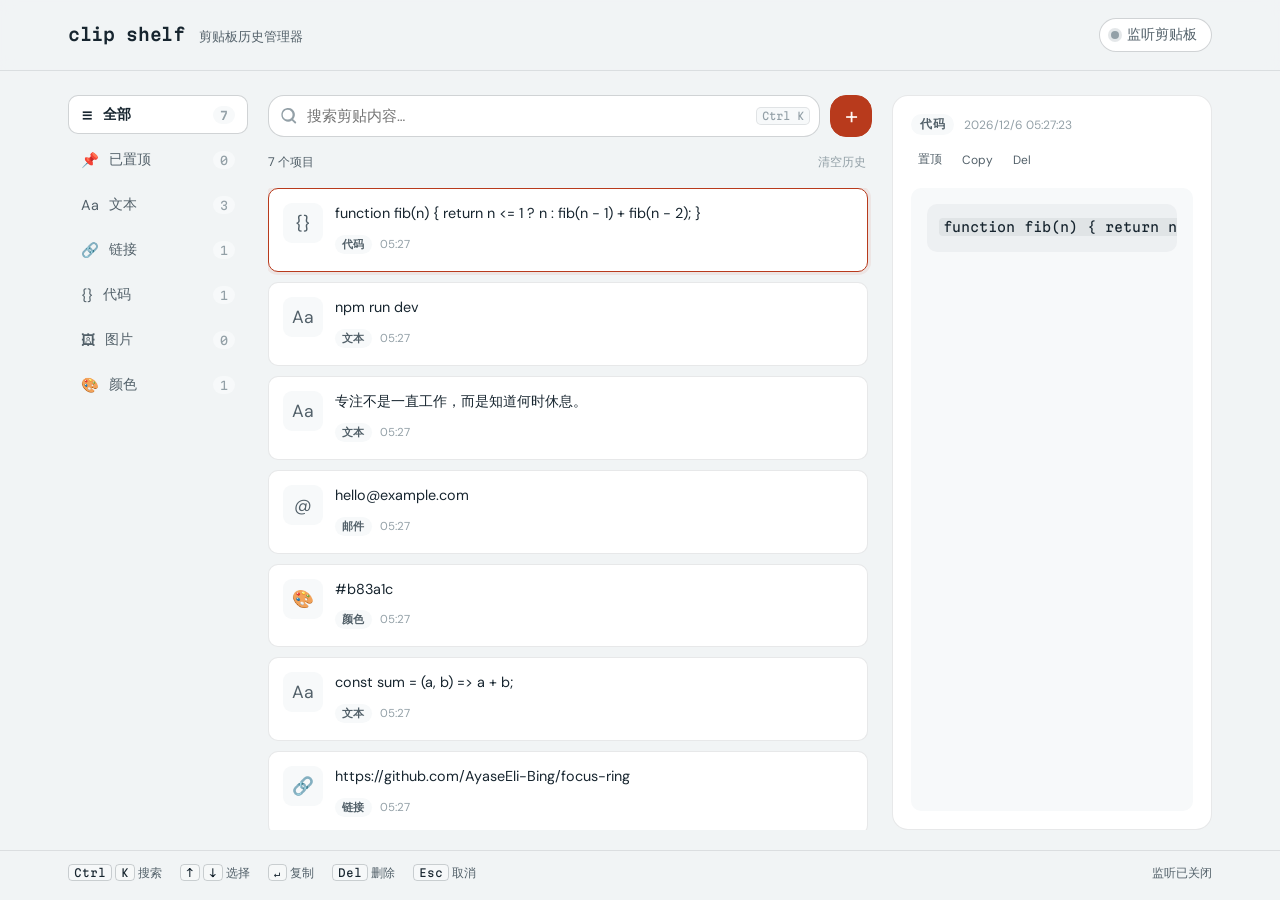
==== clipboard.html @ c4320877 "feat: 添加 clip shelf 剪贴板历史管理器" ====
<!doctype html>
<html lang="zh-CN">
<head>
  <meta charset="utf-8">
  <meta name="viewport" content="width=device-width, initial-scale=1">
  <title>clip shelf · 剪贴板历史</title>
  <meta name="description" content="一个简洁、漂亮的剪贴板历史管理器。监听、收藏、搜索并快速复制过去的剪贴内容。">
  <meta name="theme-color" content="#f1f4f5">
  <meta name="color-scheme" content="light">
  <link rel="icon" href="assets/favicon.svg" type="image/svg+xml">
  <link rel="preconnect" href="https://fonts.googleapis.com">
  <link rel="preconnect" href="https://fonts.gstatic.com" crossorigin>
  <link href="https://fonts.googleapis.com/css2?family=Martian+Mono:wght@400;500;600&family=DM+Sans:wght@400;500;700&display=swap" rel="stylesheet">
  <link rel="stylesheet" href="clipboard.css">
</head>
<body>
  <header class="topbar">
    <div class="topbar-inner">
      <div class="brand">
        <h1 class="wordmark">clip shelf</h1>
        <span class="tagline">剪贴板历史管理器</span>
      </div>
      <div class="topbar-actions">
        <button type="button" class="monitor-toggle" id="monitorBtn" aria-pressed="false" title="开启后将监听系统剪贴板的新内容">
          <span class="dot" id="monitorDot" aria-hidden="true"></span>
          <span id="monitorLabel">监听剪贴板</span>
        </button>
      </div>
    </div>
  </header>

  <main class="app">
    <aside class="sidebar" aria-label="分类">
      <nav class="categories" id="categoryList"></nav>
    </aside>

    <section class="list-panel" aria-label="剪贴列表">
      <div class="list-header">
        <div class="search-wrap">
          <svg class="search-icon" viewBox="0 0 20 20" aria-hidden="true"><path fill="currentColor" d="M8.5 3a5.5 5.5 0 1 0 0 11 5.5 5.5 0 0 0 0-11Zm-7 5.5a7.5 7.5 0 1 1 13.094 4.974l3.053 3.053a1 1 0 0 1-1.414 1.414l-3.053-3.053A7.5 7.5 0 0 1 1.5 8.5Z"/></svg>
          <input type="search" id="searchInput" placeholder="搜索剪贴内容…" autocomplete="off" aria-label="搜索剪贴内容">
          <kbd class="search-hint" id="searchHint">Ctrl K</kbd>
        </div>
        <button type="button" class="add-btn" id="addBtn" title="新建剪贴项">+</button>
      </div>

      <div class="filter-bar" id="filterBar"></div>

      <div class="list-toolbar">
        <span id="listMeta" class="list-meta">0 个项目</span>
        <button type="button" class="ghost" id="clearBtn" disabled>清空历史</button>
      </div>

      <div class="clip-list" id="clipList" role="list"></div>
    </section>

    <section class="preview-panel" aria-label="预览" id="previewPanel">
      <div class="preview-empty" id="previewEmpty">
        <p>选择一个项目查看详情</p>
        <p class="hint">或使用 Ctrl+V 粘贴新内容</p>
      </div>
      <div class="preview-body" id="previewBody" hidden>
        <div class="preview-head">
          <div class="preview-meta">
            <span class="chip" id="previewType">text</span>
            <span class="time" id="previewTime"></span>
          </div>
          <div class="preview-actions">
            <button type="button" class="icon-btn" id="previewPinBtn" title="置顶 / 取消置顶" aria-label="置顶">Pin</button>
            <button type="button" class="icon-btn" id="previewCopyBtn" title="复制">Copy</button>
            <button type="button" class="icon-btn danger" id="previewDelBtn" title="删除">Del</button>
          </div>
        </div>
        <div class="preview-content" id="previewContent"></div>
      </div>
    </section>
  </main>

  <dialog class="drawer" id="previewDrawer" aria-label="预览">
    <div class="drawer-handle"></div>
    <div class="drawer-content" id="drawerContent">
      <div class="drawer-head">
        <span class="chip" id="drawerType">text</span>
        <button type="button" class="icon-btn" id="drawerClose" aria-label="关闭">关闭</button>
      </div>
      <div class="drawer-body" id="drawerBody"></div>
      <div class="drawer-actions">
        <button type="button" class="secondary" id="drawerPin">置顶</button>
        <button type="button" class="primary" id="drawerCopy">复制</button>
        <button type="button" class="secondary danger" id="drawerDel">删除</button>
      </div>
    </div>
  </dialog>

  <div class="toast" id="toast" role="status" aria-live="polite"></div>

  <dialog class="modal" id="addModal" aria-labelledby="addModalTitle">
    <form method="dialog" class="modal-form">
      <h2 id="addModalTitle">添加剪贴</h2>
      <textarea id="addTextarea" rows="6" placeholder="在此粘贴或输入内容…" required></textarea>
      <div class="modal-actions">
        <button type="button" class="secondary" id="cancelAdd">取消</button>
        <button type="submit" class="primary" id="confirmAdd">添加</button>
      </div>
    </form>
  </dialog>

  <footer class="footer">
    <div class="footer-inner">
      <div class="hints">
        <span><kbd>Ctrl</kbd> <kbd>K</kbd> 搜索</span>
        <span><kbd>↑</kbd> <kbd>↓</kbd> 选择</span>
        <span><kbd>↵</kbd> 复制</span>
        <span><kbd>Del</kbd> 删除</span>
        <span><kbd>Esc</kbd> 取消</span>
      </div>
      <span class="monitor-status" id="monitorStatus">监听已关闭</span>
    </div>
  </footer>

  <script src="clipboard.js"></script>
</body>
</html>
---- clipboard.css ----
:root {
  --bg: #f1f4f5;
  --surface: #ffffff;
  --surface-2: #f7f9fa;
  --ink: #17252f;
  --ink-2: #526069;
  --ink-3: #93a0a7;
  --line: rgba(23, 37, 47, 0.10);
  --line-strong: rgba(23, 37, 47, 0.20);
  --accent: #b83a1c;
  --accent-ink: #fff6f2;
  --blue: #1e5c8b;
  --green: #2a6f4e;
  --purple: #5c3c8a;
  --amber: #9a5c12;
  --radius: 16px;
  --radius-sm: 10px;
  --shadow: 0 10px 28px rgba(23, 37, 47, 0.07);
  --shadow-sm: 0 2px 8px rgba(23, 37, 47, 0.06);
  --font-sans: "DM Sans", "PingFang SC", "Hiragino Sans GB", "Microsoft YaHei", system-ui, sans-serif;
  --font-mono: "Martian Mono", "SF Mono", "Menlo", monospace;
}

* {
  box-sizing: border-box;
}

html,
body {
  height: 100%;
}

body {
  margin: 0;
  min-height: 100vh;
  min-height: 100dvh;
  display: flex;
  flex-direction: column;
  background: var(--bg);
  color: var(--ink);
  font-family: var(--font-sans);
  -webkit-font-smoothing: antialiased;
  text-rendering: optimizeLegibility;
}

button,
input,
textarea {
  font-family: inherit;
}

button {
  cursor: pointer;
  -webkit-tap-highlight-color: transparent;
}

:focus-visible {
  outline: 2px solid var(--accent);
  outline-offset: 3px;
}

/* 顶栏 */
.topbar {
  border-bottom: 1px solid var(--line);
  background: rgba(241, 244, 245, 0.92);
  backdrop-filter: blur(8px);
  z-index: 10;
}

.topbar-inner {
  max-width: 1200px;
  margin: 0 auto;
  padding: 18px 28px;
  display: flex;
  align-items: center;
  justify-content: space-between;
  gap: 16px;
}

.brand {
  display: flex;
  align-items: baseline;
  gap: 14px;
  flex-wrap: wrap;
}

.wordmark {
  margin: 0;
  font-family: var(--font-mono);
  font-size: 1.05rem;
  font-weight: 600;
  letter-spacing: -0.02em;
}

.tagline {
  color: var(--ink-2);
  font-size: 0.82rem;
}

.monitor-toggle {
  appearance: none;
  display: inline-flex;
  align-items: center;
  gap: 8px;
  background: var(--surface);
  border: 1px solid var(--line-strong);
  border-radius: 999px;
  padding: 7px 14px 7px 11px;
  font-size: 0.85rem;
  color: var(--ink-2);
  transition: border-color 0.15s ease, color 0.15s ease, box-shadow 0.15s ease;
}

.monitor-toggle .dot {
  width: 8px;
  height: 8px;
  border-radius: 50%;
  background: var(--ink-3);
  box-shadow: 0 0 0 3px rgba(147, 160, 167, 0.25);
  transition: background 0.2s ease, box-shadow 0.2s ease;
}

.monitor-toggle[aria-pressed="true"] {
  border-color: var(--accent);
  color: var(--accent);
}

.monitor-toggle[aria-pressed="true"] .dot {
  background: var(--accent);
  box-shadow: 0 0 0 3px rgba(184, 58, 28, 0.18);
}

/* 主布局 */
.app {
  flex: 1;
  max-width: 1200px;
  width: 100%;
  margin: 0 auto;
  padding: 24px 28px 20px;
  display: grid;
  grid-template-columns: 180px 1fr 320px;
  gap: 20px;
  min-height: 0;
}

/* 侧边栏 */
.sidebar {
  display: flex;
  flex-direction: column;
  gap: 10px;
}

.categories {
  display: flex;
  flex-direction: column;
  gap: 6px;
}

.category {
  appearance: none;
  display: flex;
  align-items: center;
  justify-content: space-between;
  width: 100%;
  padding: 9px 12px;
  border-radius: var(--radius-sm);
  border: 1px solid transparent;
  background: transparent;
  color: var(--ink-2);
  font-size: 0.9rem;
  transition: background 0.12s ease, color 0.12s ease;
}

.category:hover {
  background: var(--surface);
  color: var(--ink);
}

.category[aria-pressed="true"] {
  background: var(--surface);
  border-color: var(--line-strong);
  color: var(--ink);
  font-weight: 600;
}

.category .label {
  display: flex;
  align-items: center;
  gap: 10px;
}

.category .count {
  font-family: var(--font-mono);
  font-size: 0.72rem;
  color: var(--ink-3);
  background: var(--surface-2);
  padding: 2px 7px;
  border-radius: 999px;
  min-width: 22px;
  text-align: center;
}

/* 列表面板 */
.list-panel {
  min-width: 0;
  display: flex;
  flex-direction: column;
  gap: 14px;
  min-height: 0;
}

.list-header {
  display: flex;
  gap: 10px;
  align-items: center;
}

.search-wrap {
  flex: 1;
  position: relative;
}

.search-wrap input {
  width: 100%;
  appearance: none;
  border: 1px solid var(--line-strong);
  background: var(--surface);
  border-radius: var(--radius);
  padding: 10px 14px 10px 38px;
  font-size: 0.92rem;
  color: var(--ink);
  transition: border-color 0.15s ease, box-shadow 0.15s ease;
}

.search-wrap input:focus {
  border-color: var(--accent);
  box-shadow: 0 0 0 4px rgba(184, 58, 28, 0.08);
}

.search-icon {
  position: absolute;
  left: 12px;
  top: 50%;
  transform: translateY(-50%);
  width: 18px;
  height: 18px;
  color: var(--ink-3);
  pointer-events: none;
}

.search-hint {
  position: absolute;
  right: 10px;
  top: 50%;
  transform: translateY(-50%);
  font-family: var(--font-mono);
  font-size: 0.65rem;
  color: var(--ink-3);
  border: 1px solid var(--line);
  border-radius: 5px;
  padding: 2px 5px;
  background: var(--surface-2);
  pointer-events: none;
}

.add-btn {
  flex: none;
  width: 42px;
  height: 42px;
  border: 1px solid var(--accent);
  background: var(--accent);
  color: var(--accent-ink);
  border-radius: var(--radius);
  font-size: 1.5rem;
  line-height: 1;
  transition: background 0.15s ease, transform 0.06s ease;
}

.add-btn:hover {
  background: #9c3117;
}

.add-btn:active {
  transform: translateY(1px);
}

.filter-bar {
  display: none;
}

.list-toolbar {
  display: flex;
  align-items: center;
  justify-content: space-between;
  gap: 10px;
  font-size: 0.78rem;
  color: var(--ink-2);
}

.list-meta {
  font-variant-numeric: tabular-nums;
}

.ghost {
  appearance: none;
  background: transparent;
  border: 0;
  padding: 3px 6px;
  color: var(--ink-3);
  font-size: 0.78rem;
  transition: color 0.12s ease;
}

.ghost:hover:not(:disabled) {
  color: var(--accent);
}

.ghost:disabled {
  opacity: 0.5;
  cursor: not-allowed;
}

/* 列表 */
.clip-list {
  flex: 1;
  overflow-y: auto;
  display: flex;
  flex-direction: column;
  gap: 10px;
  padding-right: 4px;
  min-height: 0;
}

.clip-card {
  display: flex;
  align-items: flex-start;
  gap: 12px;
  padding: 14px;
  border-radius: var(--radius-sm);
  border: 1px solid var(--line);
  background: var(--surface);
  cursor: pointer;
  transition: box-shadow 0.15s ease, border-color 0.15s ease, transform 0.08s ease;
}

.clip-card:hover {
  box-shadow: var(--shadow-sm);
  border-color: var(--line-strong);
}

.clip-card[aria-selected="true"] {
  border-color: var(--accent);
  box-shadow: 0 0 0 3px rgba(184, 58, 28, 0.08);
}

.clip-card .thumb {
  flex: none;
  width: 40px;
  height: 40px;
  border-radius: 9px;
  display: grid;
  place-items: center;
  background: var(--surface-2);
  color: var(--ink-2);
  font-size: 1.1rem;
  user-select: none;
}

.clip-card .body {
  flex: 1;
  min-width: 0;
}

.clip-card .preview {
  margin: 0;
  font-size: 0.9rem;
  line-height: 1.45;
  color: var(--ink);
  white-space: pre-wrap;
  word-break: break-word;
  display: -webkit-box;
  -webkit-line-clamp: 2;
  -webkit-box-orient: vertical;
  overflow: hidden;
}

.clip-card .meta {
  display: flex;
  align-items: center;
  gap: 8px;
  margin-top: 8px;
}

.clip-card .type-chip {
  font-size: 0.68rem;
  font-weight: 600;
  text-transform: uppercase;
  letter-spacing: 0.04em;
  padding: 2px 7px;
  border-radius: 999px;
  background: var(--surface-2);
  color: var(--ink-2);
}

.clip-card .when {
  font-size: 0.72rem;
  color: var(--ink-3);
  font-variant-numeric: tabular-nums;
}

.clip-card .pin {
  margin-left: auto;
  color: var(--amber);
  font-size: 0.8rem;
}

.clip-card .actions {
  display: flex;
  gap: 6px;
  opacity: 0;
  transform: translateY(2px);
  transition: opacity 0.15s ease, transform 0.15s ease;
}

@media (hover: none) {
  .clip-card .actions {
    opacity: 1;
    transform: translateY(0);
  }
}

.clip-card:hover .actions,
.clip-card:focus-within .actions {
  opacity: 1;
  transform: translateY(0);
}

.icon-btn {
  appearance: none;
  border: 0;
  background: transparent;
  color: var(--ink-2);
  font-size: 0.75rem;
  padding: 4px 7px;
  border-radius: 6px;
  transition: background 0.12s ease, color 0.12s ease;
}

.icon-btn:hover {
  background: var(--surface-2);
  color: var(--ink);
}

.icon-btn.danger:hover {
  color: var(--accent);
}

/* 预览面板 */
.preview-panel {
  background: var(--surface);
  border: 1px solid var(--line);
  border-radius: var(--radius);
  padding: 18px;
  display: flex;
  flex-direction: column;
  min-height: 0;
  overflow: hidden;
}

.preview-empty {
  margin: auto;
  text-align: center;
  color: var(--ink-2);
}

.preview-empty .hint {
  font-size: 0.8rem;
  color: var(--ink-3);
  margin-top: 6px;
}

.preview-body {
  display: flex;
  flex-direction: column;
  gap: 16px;
  height: 100%;
  min-height: 0;
}

.preview-head {
  display: flex;
  align-items: flex-start;
  justify-content: space-between;
  gap: 12px;
  flex-wrap: wrap;
}

.preview-meta {
  display: flex;
  align-items: center;
  gap: 10px;
  flex-wrap: wrap;
}

.chip {
  font-size: 0.72rem;
  font-weight: 700;
  text-transform: uppercase;
  letter-spacing: 0.05em;
  padding: 3px 9px;
  border-radius: 999px;
  background: var(--surface-2);
  color: var(--ink-2);
}

.time {
  font-size: 0.75rem;
  color: var(--ink-3);
}

.preview-actions {
  display: flex;
  gap: 6px;
}

.preview-content {
  flex: 1;
  overflow-y: auto;
  overflow-wrap: break-word;
  white-space: pre-wrap;
  font-size: 0.95rem;
  line-height: 1.55;
  color: var(--ink);
  background: var(--surface-2);
  border-radius: var(--radius-sm);
  padding: 16px;
  min-height: 120px;
}

.preview-content img {
  max-width: 100%;
  height: auto;
  border-radius: var(--radius-sm);
  border: 1px solid var(--line);
}

.preview-content a {
  color: var(--blue);
  word-break: break-all;
}

.preview-content code {
  font-family: var(--font-mono);
  font-size: 0.85em;
  background: rgba(23, 37, 47, 0.06);
  padding: 1px 4px;
  border-radius: 4px;
}

.preview-content pre {
  margin: 0;
  padding: 12px;
  border-radius: var(--radius-sm);
  background: rgba(23, 37, 47, 0.04);
  overflow-x: auto;
}

.color-block {
  width: 100%;
  height: 120px;
  border-radius: var(--radius-sm);
  border: 1px solid var(--line);
  box-shadow: inset 0 0 0 1px rgba(255,255,255,0.25);
}

/* Modal */
.modal {
  margin: auto;
  padding: 0;
  border: 0;
  border-radius: var(--radius);
  background: var(--surface);
  box-shadow: var(--shadow);
  width: min(560px, calc(100vw - 32px));
}

.modal::backdrop {
  background: rgba(23, 37, 47, 0.18);
  backdrop-filter: blur(2px);
}

.modal-form {
  padding: 24px;
  display: flex;
  flex-direction: column;
  gap: 16px;
}

.modal-form h2 {
  margin: 0;
  font-size: 1.1rem;
}

.modal-form textarea {
  width: 100%;
  resize: vertical;
  border: 1px solid var(--line-strong);
  border-radius: var(--radius-sm);
  padding: 12px;
  font-size: 0.92rem;
  color: var(--ink);
  background: var(--surface);
}

.modal-form textarea:focus {
  border-color: var(--accent);
  outline: none;
}

.modal-actions {
  display: flex;
  justify-content: flex-end;
  gap: 10px;
}

.primary,
.secondary {
  border-radius: var(--radius-sm);
  padding: 9px 18px;
  font-size: 0.9rem;
  transition: background 0.15s ease, border-color 0.15s ease, color 0.15s ease;
}

.primary {
  border: 1px solid var(--accent);
  background: var(--accent);
  color: var(--accent-ink);
  font-weight: 600;
}

.primary:hover {
  background: #9c3117;
  border-color: #9c3117;
}

.secondary {
  border: 1px solid var(--line-strong);
  background: transparent;
  color: var(--ink);
}

.secondary:hover {
  background: var(--surface-2);
}

/* Toast */
.toast {
  position: fixed;
  left: 50%;
  bottom: 84px;
  transform: translateX(-50%) translateY(12px);
  opacity: 0;
  pointer-events: none;
  background: var(--ink);
  color: var(--surface);
  padding: 10px 18px;
  border-radius: 999px;
  font-size: 0.85rem;
  box-shadow: var(--shadow);
  transition: opacity 0.25s ease, transform 0.25s ease;
  z-index: 20;
}

.toast.show {
  opacity: 1;
  transform: translateX(-50%) translateY(0);
}

/* 页脚 */
.footer {
  border-top: 1px solid var(--line);
  background: var(--bg);
}

.footer-inner {
  max-width: 1200px;
  margin: 0 auto;
  padding: 14px 28px 18px;
  display: flex;
  justify-content: space-between;
  align-items: center;
  gap: 16px;
  font-size: 0.75rem;
  color: var(--ink-2);
}

.hints {
  display: flex;
  gap: 18px;
  flex-wrap: wrap;
}

kbd {
  font-family: var(--font-mono);
  font-size: 0.68rem;
  border: 1px solid var(--line-strong);
  border-radius: 4px;
  padding: 1px 5px;
  color: var(--ink);
  background: rgba(255, 255, 255, 0.35);
}

.monitor-status {
  font-variant-numeric: tabular-nums;
}

/* 空状态 */
.empty-state {
  text-align: center;
  padding: 40px 20px;
  color: var(--ink-2);
}

.empty-state p {
  margin: 0;
}

.empty-state .hint {
  font-size: 0.8rem;
  color: var(--ink-3);
  margin-top: 6px;
}

/* 响应式 */
@media (max-width: 960px) {
  .app {
    grid-template-columns: 1fr 260px;
  }

  .sidebar {
    display: none;
  }

  .preview-panel {
    min-width: 0;
  }
}

@media (max-width: 760px) {
  .app {
    grid-template-columns: 1fr;
    grid-template-rows: auto 1fr auto;
    padding: 18px 20px 16px;
  }

  .topbar-inner {
    padding: 16px 20px;
  }

  .preview-panel {
    display: none;
  }

  .footer-inner {
    flex-direction: column;
    align-items: flex-start;
    padding: 14px 20px 18px;
  }
}

@media (max-height: 760px) {
  .app {
    padding-top: 18px;
    padding-bottom: 14px;
  }
}

/* 移动端抽屉与过滤条 */

.drawer {
  margin: auto 0 0 0;
  width: 100%;
  max-width: 100%;
  max-height: 80vh;
  border: 0;
  border-radius: var(--radius) var(--radius) 0 0;
  background: var(--surface);
  box-shadow: 0 -8px 28px rgba(23, 37, 47, 0.12);
  padding: 12px 0 0;
  flex-direction: column;
}

.drawer[open] {
  display: flex;
}

.drawer::backdrop {
  background: rgba(23, 37, 47, 0.16);
}

.drawer-handle {
  width: 36px;
  height: 4px;
  border-radius: 999px;
  background: var(--line-strong);
  margin: 0 auto 12px;
}

.drawer-content {
  display: flex;
  flex-direction: column;
  gap: 14px;
  padding: 0 18px 18px;
  min-height: 0;
  max-height: 100%;
  overflow: hidden;
}

.drawer-head {
  display: flex;
  align-items: center;
  justify-content: space-between;
}

.drawer-body {
  flex: 1;
  overflow-y: auto;
  overflow-wrap: break-word;
  white-space: pre-wrap;
  font-size: 0.95rem;
  line-height: 1.55;
  color: var(--ink);
  background: var(--surface-2);
  border-radius: var(--radius-sm);
  padding: 16px;
  min-height: 120px;
}

.drawer-body img {
  max-width: 100%;
  height: auto;
  border-radius: var(--radius-sm);
  border: 1px solid var(--line);
}

.drawer-body a {
  color: var(--blue);
  word-break: break-all;
}

.drawer-body pre {
  margin: 0;
  padding: 12px;
  border-radius: var(--radius-sm);
  background: rgba(23, 37, 47, 0.04);
  overflow-x: auto;
}

.drawer-actions {
  display: flex;
  gap: 10px;
  justify-content: flex-end;
}

@media (max-width: 760px) {
  .filter-bar {
    display: flex;
    gap: 8px;
    overflow-x: auto;
    padding-bottom: 4px;
    margin-top: -4px;
    scrollbar-width: none;
  }

  .filter-bar::-webkit-scrollbar {
    display: none;
  }

  .filter-chip {
    flex: none;
    appearance: none;
    background: var(--surface);
    border: 1px solid var(--line);
    border-radius: 999px;
    padding: 5px 12px;
    font-size: 0.8rem;
    color: var(--ink-2);
  }

  .filter-chip[aria-pressed="true"] {
    border-color: var(--accent);
    color: var(--accent);
    font-weight: 600;
  }
}

@media (min-width: 761px) {
  .drawer {
    display: none;
  }
}

/* 减少动效 */
@media (prefers-reduced-motion: reduce) {
  *,
  *::before,
  *::after {
    animation-duration: 0.001ms !important;
    transition-duration: 0.001ms !important;
  }
}
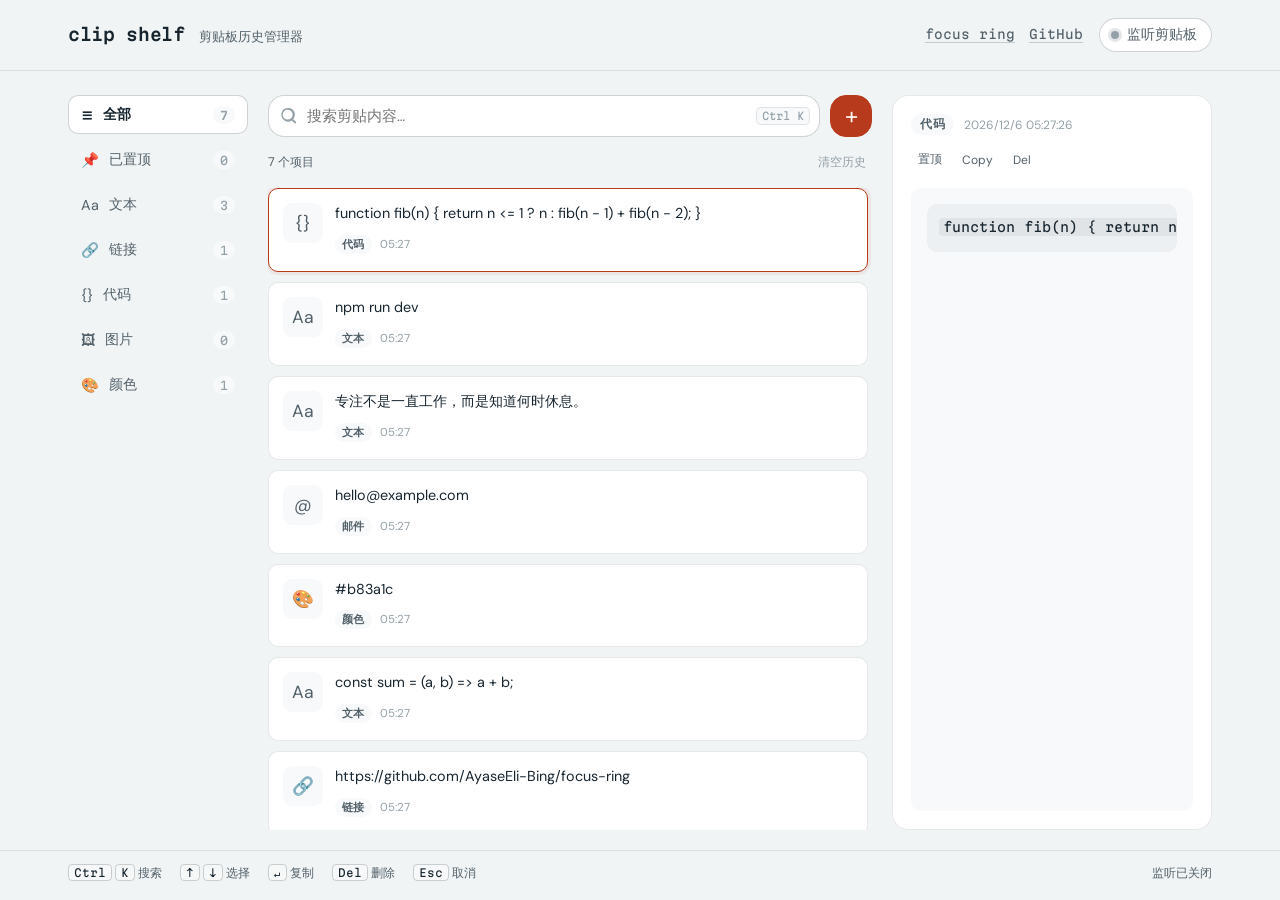
==== commit e2debeee: "docs: README 与顶栏补齐 clip shelf 仓库已有两个工具，README 仍只写 focus ring，两个页面之间也没有入口。" ====
--- a/clipboard.html
+++ b/clipboard.html
@@ -21,6 +21,10 @@
         <span class="tagline">剪贴板历史管理器</span>
       </div>
       <div class="topbar-actions">
+        <nav class="topbar-links" aria-label="其他工具">
+          <a class="nav-link" href="index.html">focus ring</a>
+          <a class="nav-link" href="https://github.com/AyaseEli-Bing/focus-ring" target="_blank" rel="noreferrer">GitHub</a>
+        </nav>
         <button type="button" class="monitor-toggle" id="monitorBtn" aria-pressed="false" title="开启后将监听系统剪贴板的新内容">
           <span class="dot" id="monitorDot" aria-hidden="true"></span>
           <span id="monitorLabel">监听剪贴板</span>
--- a/clipboard.css
+++ b/clipboard.css
@@ -97,6 +97,35 @@
   font-size: 0.82rem;
 }
 
+.topbar-actions {
+  display: flex;
+  align-items: center;
+  gap: 16px;
+  flex-wrap: wrap;
+}
+
+.topbar-links {
+  display: flex;
+  align-items: baseline;
+  gap: 14px;
+  flex-wrap: wrap;
+}
+
+.nav-link {
+  font-family: var(--font-mono);
+  font-size: 0.78rem;
+  color: var(--ink-2);
+  text-decoration: none;
+  border-bottom: 1px solid var(--line-strong);
+  padding-bottom: 1px;
+  transition: color 0.15s ease, border-color 0.15s ease;
+}
+
+.nav-link:hover {
+  color: var(--ink);
+  border-color: var(--ink);
+}
+
 .monitor-toggle {
   appearance: none;
   display: inline-flex;
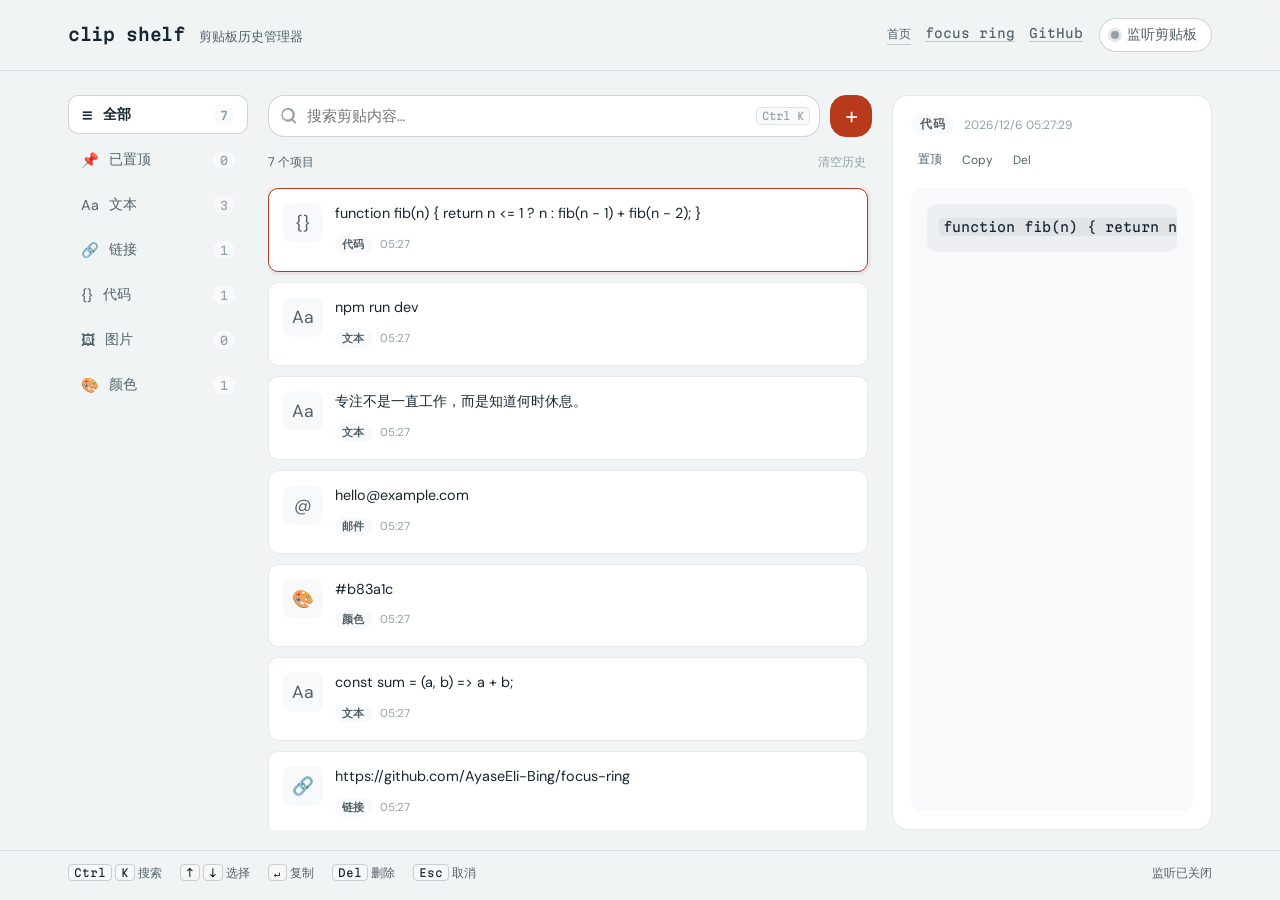
==== commit 4b05b5ee: "feat: 新增首页落地页，整合远程改进并统一导航链接" ====
--- a/clipboard.html
+++ b/clipboard.html
@@ -22,7 +22,8 @@
       </div>
       <div class="topbar-actions">
         <nav class="topbar-links" aria-label="其他工具">
-          <a class="nav-link" href="index.html">focus ring</a>
+          <a class="nav-link" href="index.html">首页</a>
+          <a class="nav-link" href="focus-ring.html">focus ring</a>
           <a class="nav-link" href="https://github.com/AyaseEli-Bing/focus-ring" target="_blank" rel="noreferrer">GitHub</a>
         </nav>
         <button type="button" class="monitor-toggle" id="monitorBtn" aria-pressed="false" title="开启后将监听系统剪贴板的新内容">
